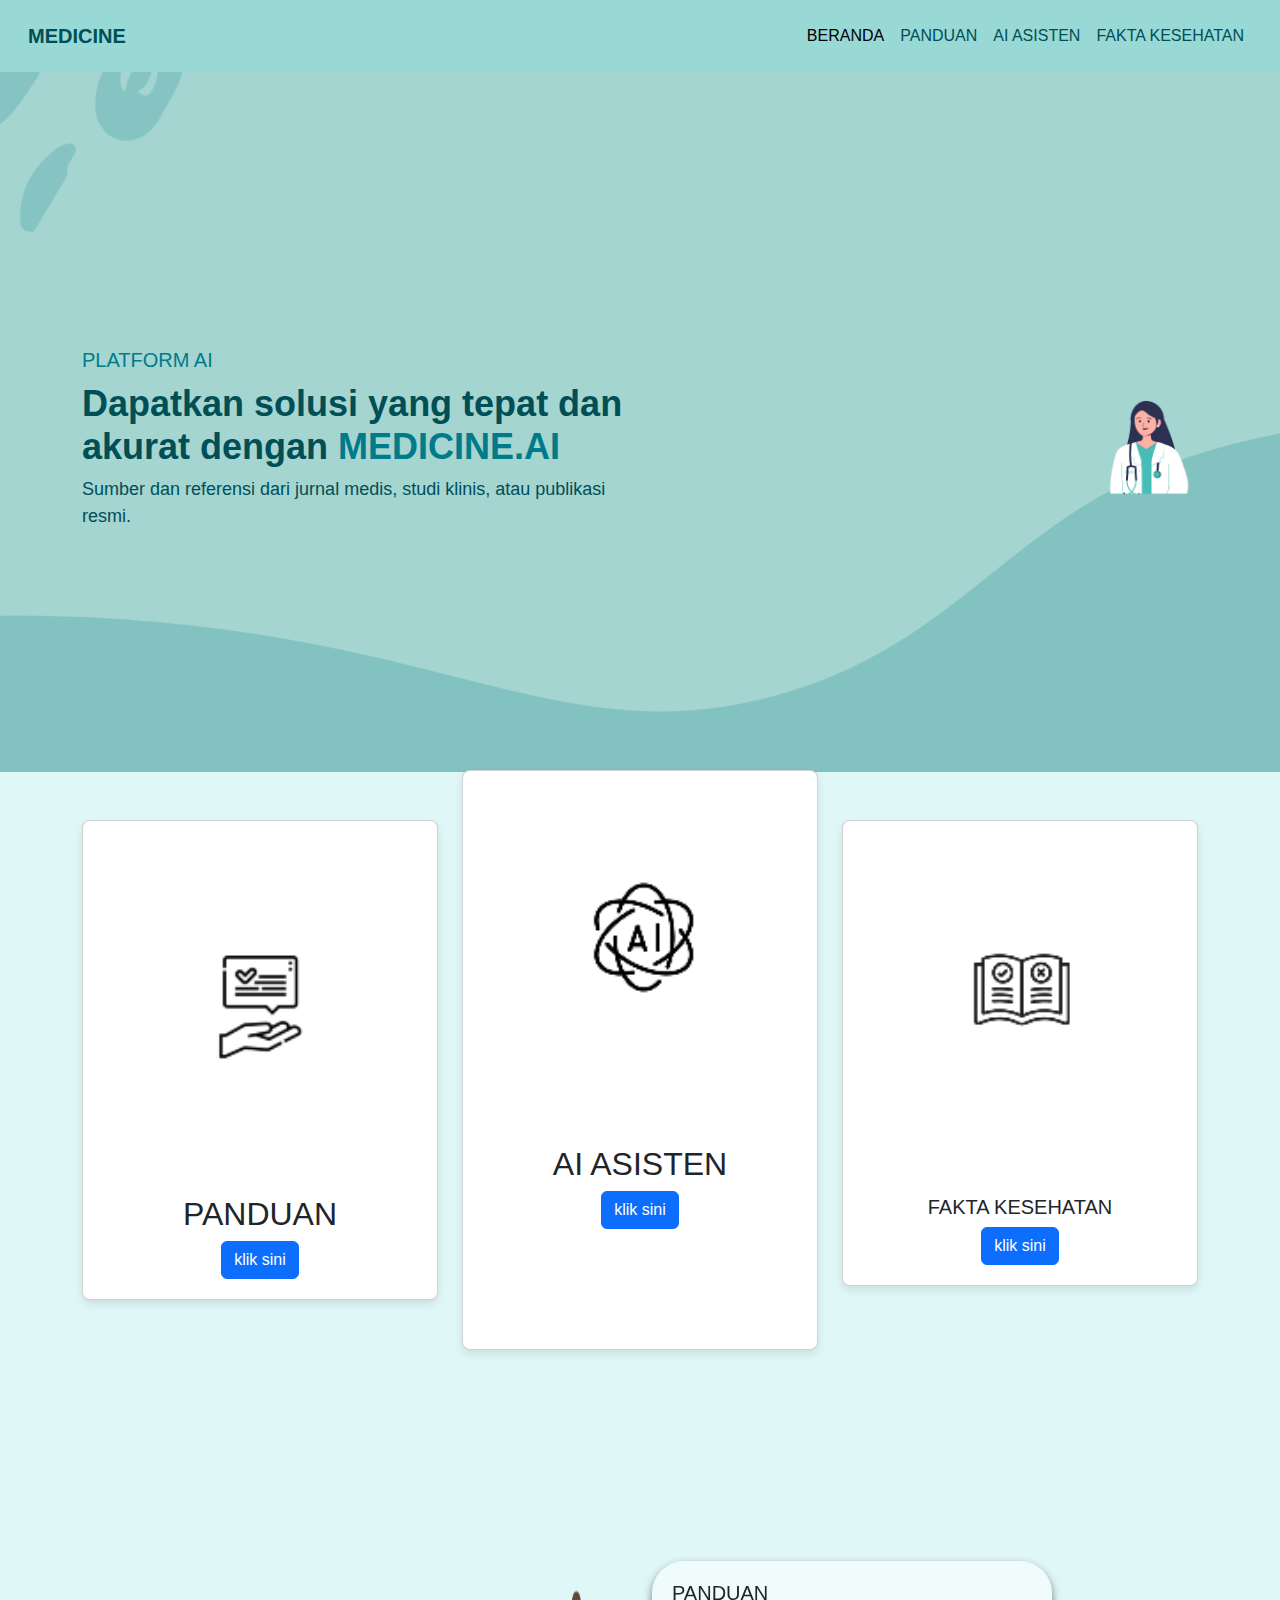
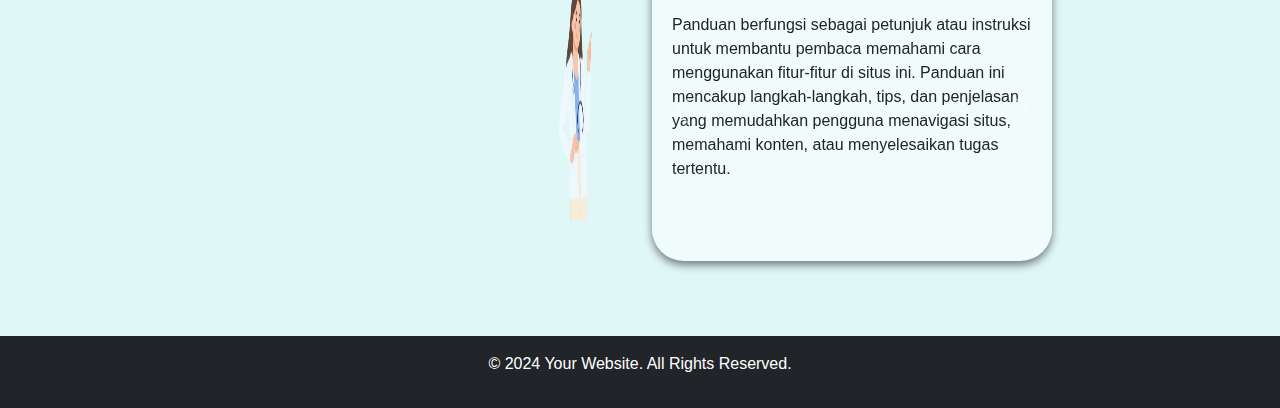
==== index.html @ 64154226 "Add files via upload" ====
<!DOCTYPE html>
<html lang="en">

<head>
    <meta charset="UTF-8">
    <meta name="viewport" content="width=device-width, initial-scale=1.0">
    <title>Medicine AI</title>
    <link href="https://cdn.jsdelivr.net/npm/bootstrap@5.3.0/dist/css/bootstrap.min.css" rel="stylesheet">
    <link rel="stylesheet" href="index.css">
</head>

<body>
    <!-- Navbar -->
    <nav class="navbar navbar-expand-lg navbar-light">
        <div class="container-fluid">
            <a class="navbar-brand" href="index.html">MEDICINE</a>
            <button class="navbar-toggler" type="button" data-bs-toggle="collapse" data-bs-target="#navbarNav"
                aria-controls="navbarNav" aria-expanded="false" aria-label="Toggle navigation">
                <span class="navbar-toggler-icon"></span>
            </button>
            <div class="collapse navbar-collapse justify-content-end" id="navbarNav">
                <ul class="navbar-nav">
                    <li class="nav-item">
                        <a class="nav-link active" aria-current="page" href="index.html">BERANDA</a>
                    </li>
                    <li class="nav-item">
                        <a class="nav-link" href="PANDUAN.jpg">PANDUAN</a>
                    </li>
                    <li class="nav-item">
                        <a class="nav-link" href="ai asisten.html">AI ASISTEN</a>
                    </li>
                    <li class="nav-item">
                        <a class="nav-link" href="fakta.html">FAKTA KESEHATAN</a>
                    </li>
                </ul>
            </div>
        </div>
    </nav>

    <!-- Hero Section -->
    <section class="hero-section">
        <div class="container">
            <div class="row align-items-center">
                <div class="col-md-6 hero-text">
                    <h5>PLATFORM AI</h5>
                    <h1>Dapatkan solusi yang tepat dan akurat dengan <span>MEDICINE.AI</span></h1>
                    <p>Sumber dan referensi dari jurnal medis, studi klinis, atau publikasi resmi.</p>
                </div>
                <div class="col-md-6 hero-image">
                    <img src="medis.png" alt="Doctor" class="img-fluid">
                </div>
            </div>
        </div>
    </section>

    <!-- Cards Section -->
    <div class="container mt-5">
        <div class="row">
            <div class="col-md-4 mb-3">
                <div class="card">
                    <img src="panduan.png" class="card-img-top" alt="panduan">
                    <div class="card-body">
                        <h2 class="card-title">PANDUAN</h2>
                        <a href="PANDUAN.jpg" class="btn btn-primary">klik sini</a>
                    </div>
                </div>
            </div>
            <div class="col-md-4 mb-3">
                <div class="card custom-card">
                    <img src="ai.png" class="card-img-top" alt="AI ASISTEN">
                    <div class="card-body">
                        <h2 class="card-title">AI ASISTEN</h2>
                        <a href="ai asisten.html" class="btn btn-primary">klik
                            sini</a>
                    </div>
                </div>
            </div>
            <div class="col-md-4 mb-3">
                <div class="card">
                    <img src="fakta.png" class="card-img-top_1" alt="fakta kesehatan">
                    <div class="card-body">
                        <h5 class="card-title">FAKTA KESEHATAN</h5>
                        <a href="fakta.html" class="btn btn-primary">klik sini</a>
                    </div>
                </div>
            </div>
        </div>
    </div>

    <!-- Konten Section -->
    <div class="konten_00">
        <div class="container">
            <div class="row align-items-center">
                <div class="col-md-6">
                    <img src="dokter_2.png" class="img-fluid" alt="Gambar" style="width: 200vh;"/>
                </div>
                <div class="col-md-6">
                    <div id="carouselExampleCaptions" class="carousel slide rounded-5" data-bs-ride="carousel">
                        <div class="carousel-inner rounded">
                            <div class="carousel-item active">
                                <div class="d-block w-100">
                                    <h5>PANDUAN</h5>
                                    <p>Panduan berfungsi sebagai petunjuk atau instruksi untuk membantu pembaca memahami
                                        cara menggunakan fitur-fitur di situs ini. Panduan ini mencakup langkah-langkah,
                                        tips, dan penjelasan yang memudahkan pengguna menavigasi situs, memahami konten,
                                        atau menyelesaikan tugas tertentu.</p>
                                </div>
                            </div>
                            <div class="carousel-item">
                                <div class="d-block w-100">
                                    <h5>AI Asisten</h5>
                                    <p>Asisten AI berfungsi untuk membantu pengunjung dengan memberikan penjelasan,
                                        jawaban atas pertanyaan, atau panduan. Asisten AI memungkinkan website menjadi
                                        lebih
                                        interaktif dan mendukung pengguna untuk menemukan jawaban dengan cepat tanpa
                                        perlu menghubungi layanan pelanggan langsung</p>
                                </div>
                            </div>
                            <div class="carousel-item">
                                <div class="d-block w-100">
                                    <h5>FAKTA KESEHATAN</h5>
                                    <p>Fakta kesehatan bertujuan untuk memberikan informasi yang akurat dan dapat
                                        dipercaya mengenai topik kesehatan kepada pembaca dan sebagai sumber rujukan
                                        yang dapat
                                        diandalkan bagi mereka yang mencari informasi untuk meningkatkan kualitas hidup
                                        mereka.</p>
                                </div>
                            </div>
                        </div>
                        <button class="carousel-control-prev" type="button" data-bs-target="#carouselExampleCaptions"
                            data-bs-slide="prev">
                            <span class="carousel-control-prev-icon" aria-hidden="true"></span>
                            <span class="visually-hidden">Previous</span>
                        </button>
                        <button class="carousel-control-next" type="button" data-bs-target="#carouselExampleCaptions"
                            data-bs-slide="next">
                            <span class="carousel-control-next-icon" aria-hidden="true"></span>
                            <span class="visually-hidden">Next</span>
                        </button>
                    </div>
                </div>
            </div>
        </div>
    </div>
    <footer class="bg-dark text-white text-center py-3">
        <div class="container">
          <p>&copy; 2024 Your Website. All Rights Reserved.</p>
        </div>
      </footer>

    <script src="https://cdn.jsdelivr.net/npm/bootstrap@5.3.0/dist/js/bootstrap.bundle.min.js"></script>
</body>

</html>
---- index.css ----
/* General styling */
body {
    font-family: Arial, sans-serif;
    margin: 0;
    padding: 0;
    background-color: #e0f7f8;
}

/* Navbar styling */
.navbar {
    background-color: #98d8d5;
    padding: 1rem;
}

.navbar-brand {
    font-weight: bold;
    color: #004f56;
}

.nav-link {
    color: #004f56;
    position: relative; /* Tambahkan posisi relatif untuk pseudo-element */
    transition: color 0.3s ease; /* Transisi untuk perubahan warna */
}

.nav-link::after {
    content: '';
    position: absolute;
    left: 0;
    bottom: -5px; /* Jarak dari teks */
    width: 100%;
    height: 2px; /* Tinggi garis */
    background-color: #007b8a; /* Warna garis */
    transform: scaleX(0); /* Mulai dari 0 */
    transition: transform 0.3s ease; /* Transisi untuk animasi */
}

.nav-link:hover {
    color: #007b8a; /* Ubah warna teks saat hover */
}

.nav-link:hover::after {
    transform: scaleX(1); /* Skala garis ke 1 saat hover */
}

.rounded-5{
    width: 400px;
    height: 300PX;
    padding-top: 50px;
    padding-left: 5px;
}

/* Hero section styling */
.hero-section {
    background-image: url('background.png');
    background-position: center;
    background-repeat: no-repeat;
    background-size: cover;
    padding: 50px 0;
    text-align: left;
    height: 700px;
    display: flex;
    justify-content: space-between;
    align-items: center;
}

.hero-section h5 {
    color: #007b8a;
    font-weight: 500;
    margin-bottom: 10px;
}

.hero-section h1 {
    color: #004f56;
    font-size: 36px;
    font-weight: bold;
}

.hero-section h1 span {
    color: #007b8a;
}

.hero-section p {
    color: #004f56;
    font-size: 18px;
}

.hero-section img {
    max-width: 100%;
    height: auto;
}

.col-md-6 {
    padding-top: 50px;
}

/* Card Section Styling */
.card-section {
    padding-top: 50px;
}

.card-custom {
    margin: 0 10px;
}

.card {
    box-shadow: 0 4px 8px rgba(0, 0, 0, 0.1);
    border-radius: 8px;
    text-align: center;
    transition: background-color 0.3s ease;
    margin-bottom: 20px;
}

.card:hover {
    background-color: #82C2C0;
    box-shadow: 10px 10px 8px 10px #888888;
}


.card-body {
    padding: 20px;
}

.truk {
    display: flex;
    justify-content: space-between;
    padding-left: 20px;
}

.custom-card {
    position: relative;
    top: -50px;
    height: 580px;
}

.img-fluid{
    padding-left: 50vh;
    height: 50vh;
}

.carousel {
    box-shadow: 0 4px 8px rgba(0, 0, 0, 0.5);
    background-color: rgba(255, 255, 255, 0.5);
    padding: 20px;
    border-radius: 10px;
}

/* Responsive adjustments */
@media screen and (max-width: 768px) {
    .hero-section {
        height: auto;
        padding: 10vh 0 20px;
        text-align: center;
        padding: 30px 0;
    }

    .col-md-6 {
        padding-top: 20px;
    }

    .img-fluid {
        padding-left: 0;
        height: auto;
    }

    .custom-card {
        top: 0;
        height: auto;
    }

 
}

@media screen and (max-width: 576px) {
    .hero-text h1 {
        font-size: 24px;
    }

    .hero-text p {
        font-size: 14px;
    }

    .card-title {
        font-size: 18px;
    }

    }
    .img-fluid_5{
        padding-left: 0;
        height: auto;
        padding-right: 100px;
        display: none;
}
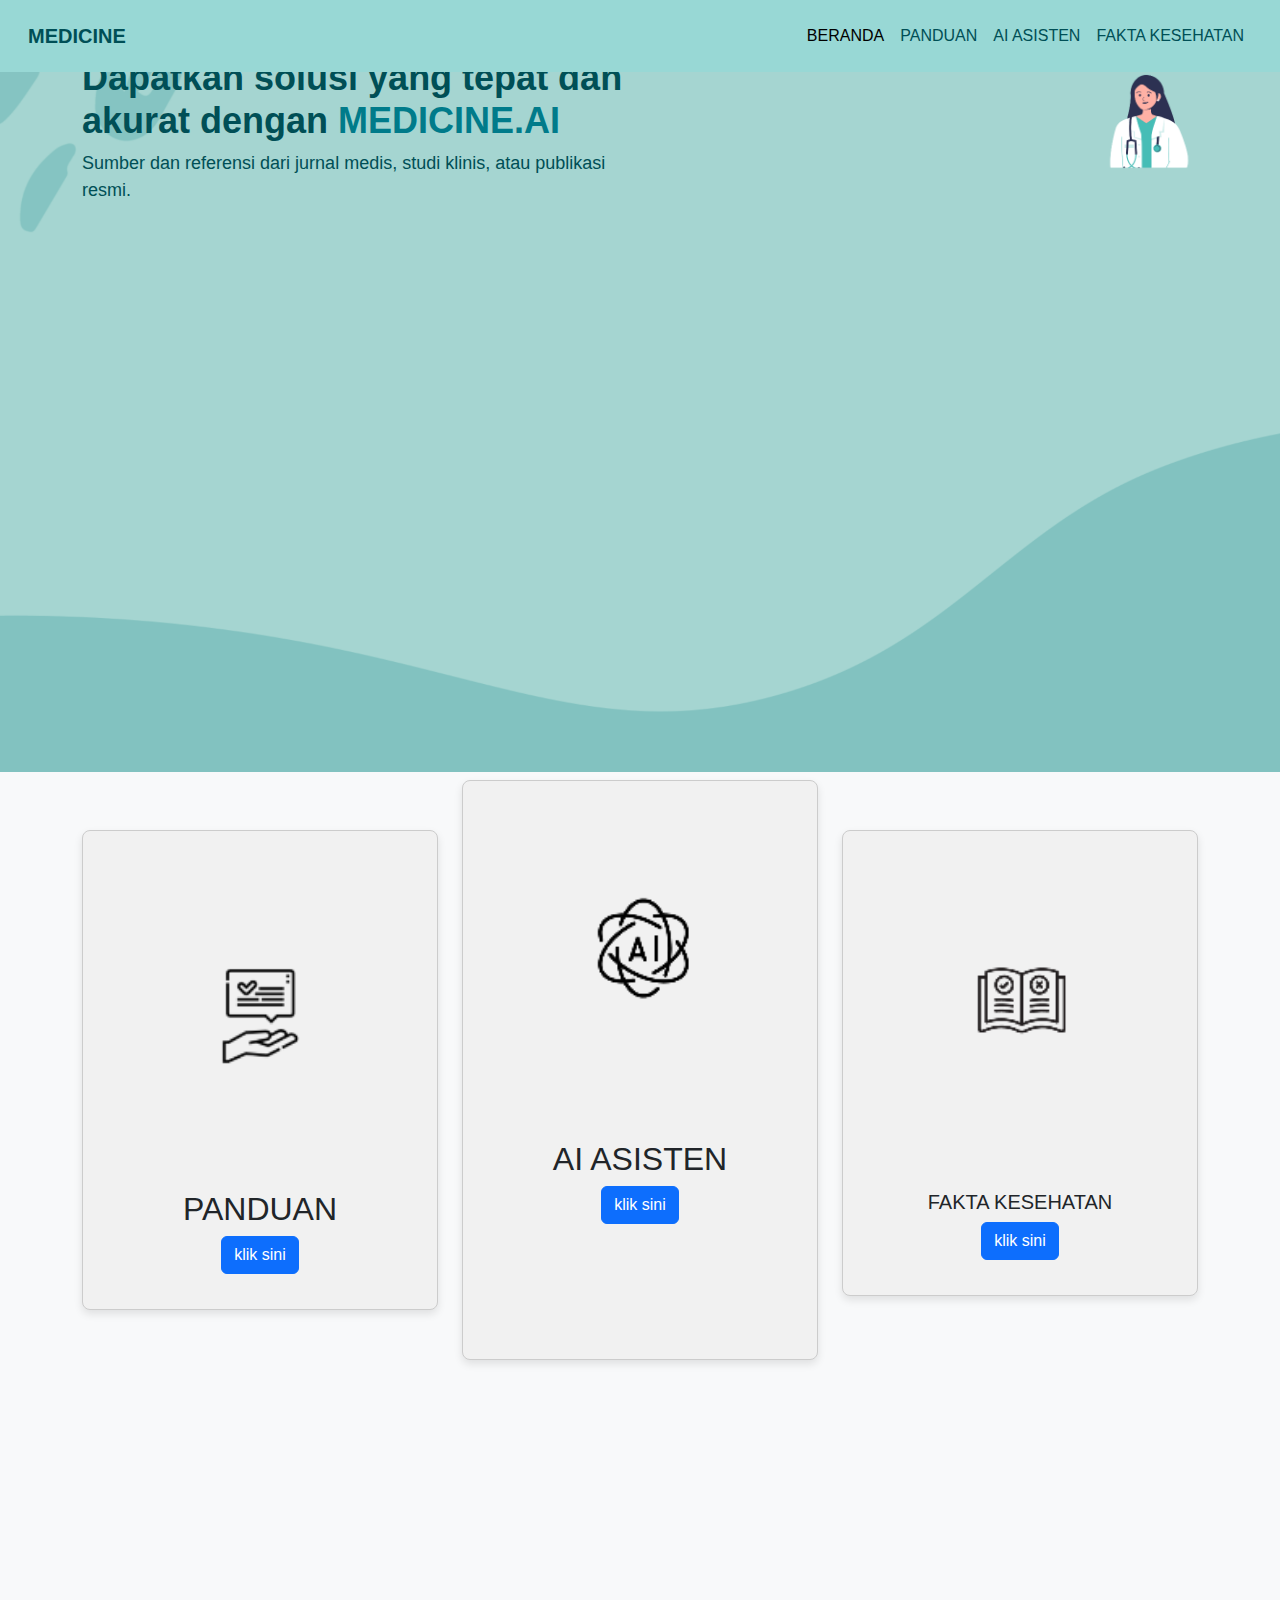
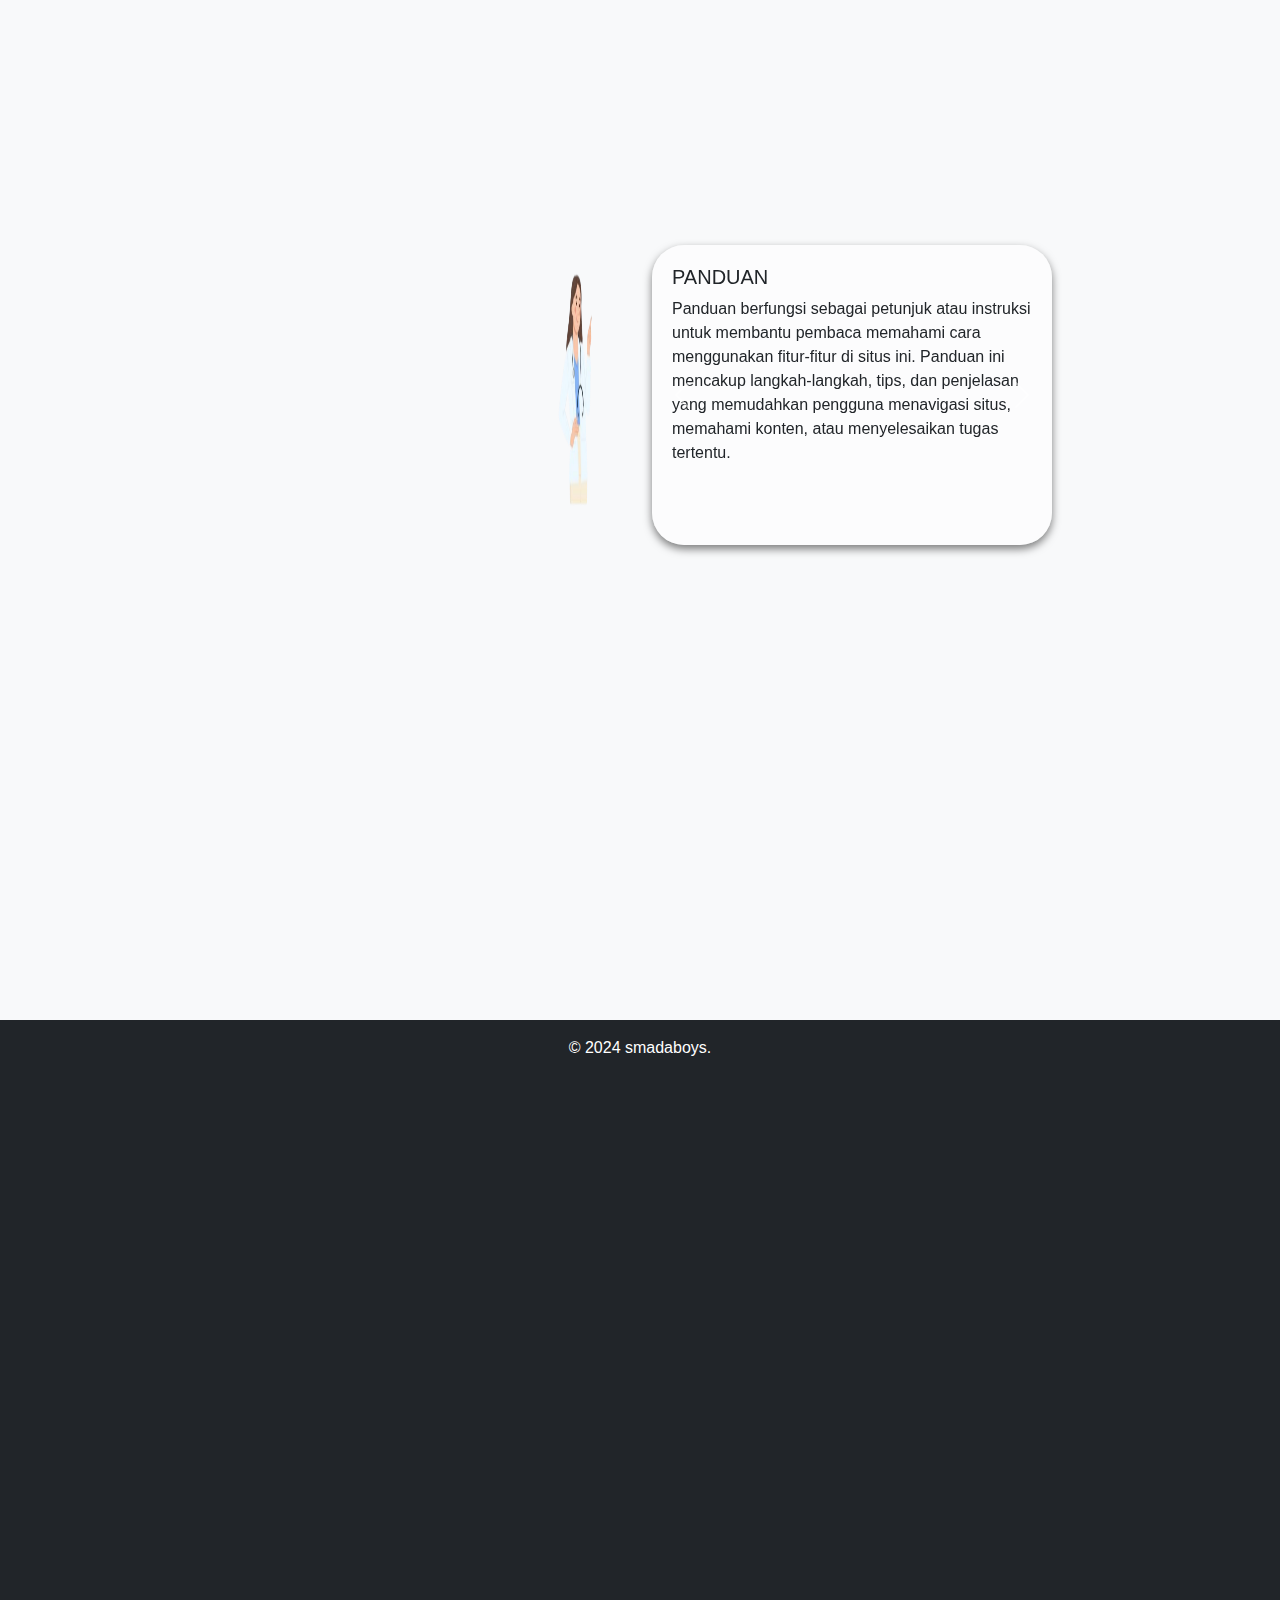
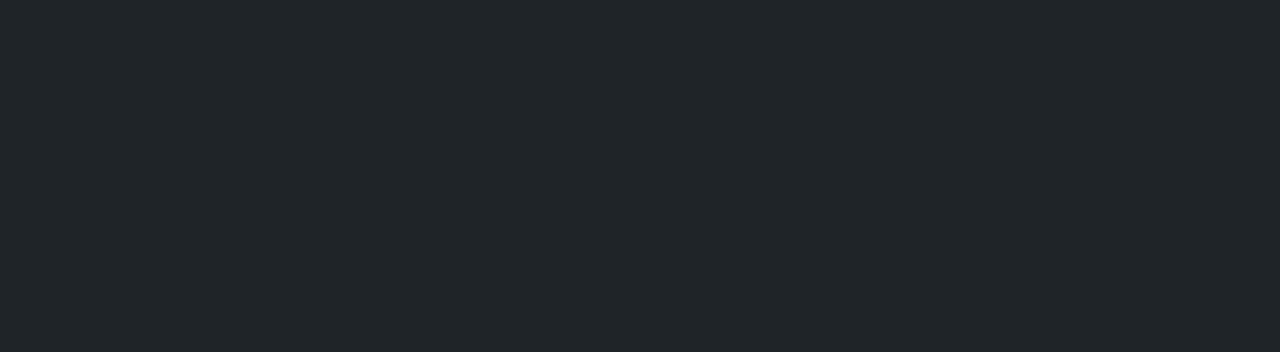
==== commit 6eae875e: "Update index.html" ====
--- a/index.html
+++ b/index.html
@@ -144,11 +144,11 @@
     </div>
     <footer class="bg-dark text-white text-center py-3">
         <div class="container">
-          <p>&copy; 2024 Your Website. All Rights Reserved.</p>
+          <p>&copy; 2024 smadaboys.</p>
         </div>
       </footer>
 
     <script src="https://cdn.jsdelivr.net/npm/bootstrap@5.3.0/dist/js/bootstrap.bundle.min.js"></script>
 </body>
 
-</html>+</html>
--- a/index.css
+++ b/index.css
@@ -190,4 +190,106 @@
         height: auto;
         padding-right: 100px;
         display: none;
-}+}
+body {
+    background-color: #f8f9fa;
+  }
+  
+  .chat-window {
+    height: 400px;
+    overflow-y: auto;
+    background-color: #fff;
+    padding: 20px;
+    border-radius: 8px;
+    box-shadow: 0px 0px 10px rgba(0, 0, 0, 0.1);
+  }
+  
+  .message {
+    margin-bottom: 15px;
+    padding: 10px 15px;
+    border-radius: 20px;
+  }
+  
+  .bot-message {
+    background-color: #e9ecef;
+    color: #000;
+    text-align: left;
+  }
+  
+  .user-message {
+    background-color: #0d6efd;
+    color: #fff;
+    text-align: right;
+  }
+  
+  #userInput {
+    height: 45px;
+    border-radius: 0 0.375rem 0.375rem 0;
+  }
+
+* {
+    margin: 0;
+    padding: 0;
+    box-sizing: border-box;
+}
+
+html, body {
+    height: 100%; /* Pastikan body mengisi seluruh tinggi layar */
+    font-family: Arial, sans-serif;
+}
+
+.container {
+    display: flex;
+    flex-direction: column; /* Mengatur arah kolom */
+    min-height: 100vh; /* Memastikan container mengisi seluruh tinggi viewport */
+}
+
+header {
+    background-color: #98d8d5;
+    text-align: center;
+    padding: 20px;
+}
+
+main {
+    flex: 1; /* Membuat main mengambil ruang yang tersisa */
+    padding: 20px;
+}
+
+.card {
+    background-color: #f1f1f1;
+    border: 1px solid #ccc;
+    border-radius: 8px;
+    padding: 15px;
+    margin: 10px 0;
+}
+
+footer {
+    background-color: #98d8d5; /* Warna latar belakang footer */
+    text-align: center; /* Pusatkan teks */
+    padding: 10px; /* Padding untuk footer */
+}
+
+/* Media Queries untuk Responsivitas */
+@media (max-width: 768px) {
+    header {
+        padding: 15px;
+    }
+
+    main {
+        padding: 15px;
+    }
+
+    .card {
+        padding: 10px;
+    }
+}
+
+@media (max-width: 576px) {
+    header h1 {
+        font-size: 24px; /* Ukuran font lebih kecil di layar kecil */
+    }
+
+    .card h2 {
+        font-size: 18px; /* Ukuran font judul kartu lebih kecil */
+    }
+}
